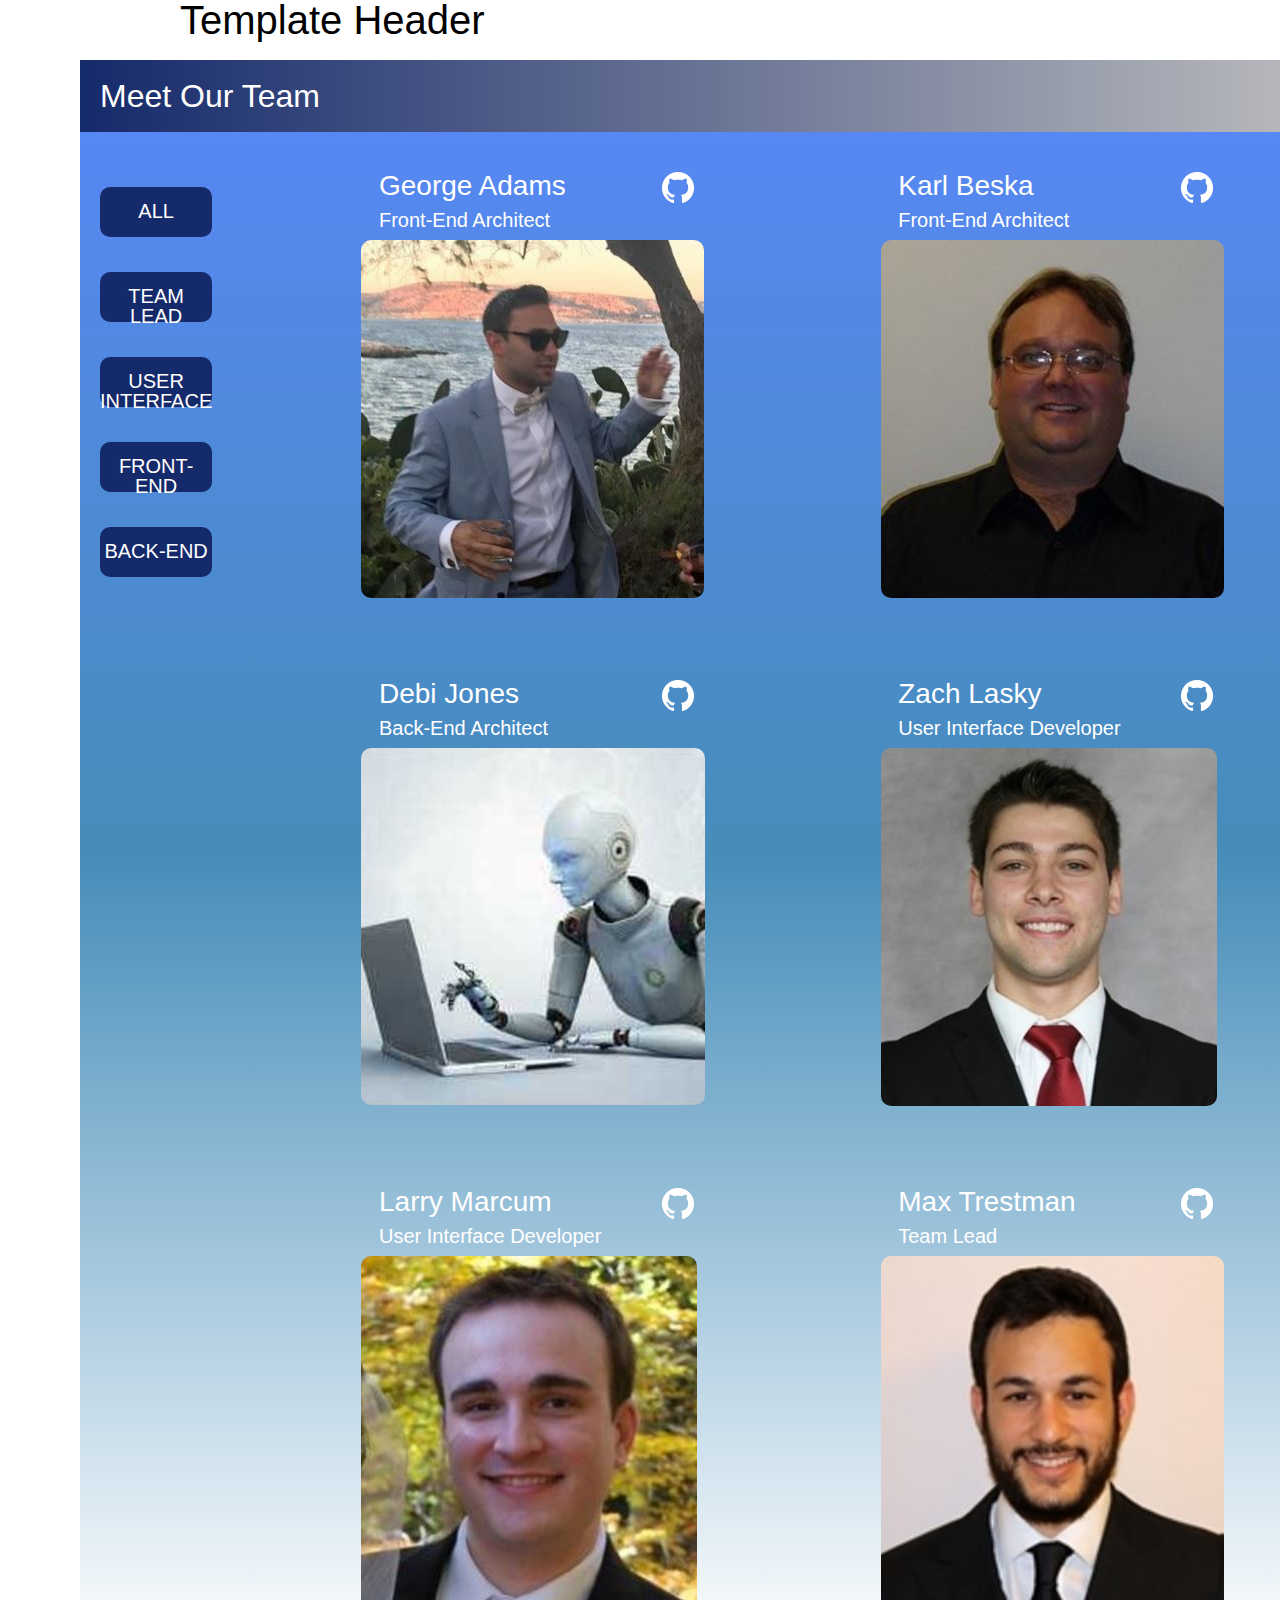
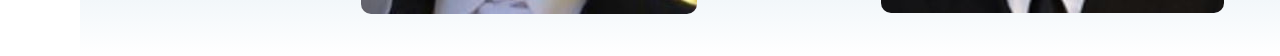
==== about.html @ 3a3db6bc "WIP: minor style tweaks on about.html" ====
<!DOCTYPE html>
<html>
  <head>
    <title>About Us</title>
    <link rel="icon" href="./img/logo.JPG" />
    <link rel="stylesheet" type="text/css" href="./css/index.css" />
    <!-- <script
      src="https://code.jquery.com/jquery-3.3.1.min.js"
      integrity="sha256-FgpCb/KJQlLNfOu91ta32o/NMZxltwRo8QtmkMRdAu8="
      crossorigin="anonymous"
    ></script> -->
    <!-- TODO: Add script references -->
    <script src="" async></script>
    <script src="" async></script>
  </head>

  <body>
    <!-- HEADER -->
    <header>
      <!-- TODO: Copy header from index.html-->
      <h1>Template Header</h1>
    </header>

    <!-- MAIN CONTENT-->
    <div class="container">
      <h2>Meet Our Team</h2>
      <!-- TABS COMPONENT-->
      <div class="team-info">
        <div class="scopes">
          <div data-tab="all" class="tab active-tab">ALL</div>
          <div data-tab="lead" class="tab">TEAM LEAD</div>
          <div data-tab="ui" class="tab">USER INTERFACE</div>
          <div data-tab="fe" class="tab">FRONT-END</div>
          <div data-tab="be" class="tab">BACK-END</div>
        </div>
        <!-- TEAM MEMBER CARDS-->
        <!-- TODO: Add images/links to cards-->
        <div class="team-cards">
          <div class="card" data-tab="fe">
            <div class="name-contain">
              <h3>George Adams</h3>
              <a href="https://github.com/gsadams2"
                ><img src="./img/github.png"
              /></a>
            </div>
            <h5>Front-End Architect</h5>
            <img src="./img/george.JPG" />
          </div>
          <div class="card" data-tab="fe">
            <div class="name-contain">
              <h3>Karl Beska</h3>
              <a href="https://github.com/karl2365"
                ><img src="./img/github.png"
              /></a>
            </div>
            <h5>Front-End Architect</h5>
            <img src="./img/karl.JPG" />
          </div>
          <div class="card" data-tab="be">
            <div class="name-contain">
              <h3>Debi Jones</h3>
              <a href="https://github.com/doc-jones"
                ><img src="./img/github.png"
              /></a>
            </div>
            <h5>Back-End Architect</h5>
            <img src="./img/doc.JPG" />
          </div>
          <div class="card" data-tab="ui">
            <div class="name-contain">
              <h3>Zach Lasky</h3>
              <a href="https://github.com/ZacharyLasky"
                ><img src="./img/github.png"
              /></a>
            </div>
            <h5>User Interface Developer</h5>
            <img src="./img/zach.JPG" />
          </div>
          <div class="card" data-tab="ui">
            <div class="name-contain">
              <h3>Larry Marcum</h3>
              <a href="https://github.com/lkmarcum"
                ><img src="./img/github.png"
              /></a>
            </div>
            <h5>User Interface Developer</h5>
            <img src="./img/larry.JPG" />
          </div>
          <div class="card" data-tab="lead">
            <div class="name-contain">
              <h3>Max Trestman</h3>
              <a href="https://github.com/mtrestman1"
                ><img src="./img/github.png"
              /></a>
            </div>
            <h5>Team Lead</h5>
            <img src="./img/max.JPG" />
          </div>
        </div>
      </div>
    </div>
  </body>
</html>
---- css/index.css ----
/* http://meyerweb.com/eric/tools/css/reset/ 
   v2.0 | 20110126
   License: none (public domain)
*/
html,
body,
div,
span,
applet,
object,
iframe,
h1,
h2,
h3,
h4,
h5,
h6,
p,
blockquote,
pre,
a,
abbr,
acronym,
address,
big,
cite,
code,
del,
dfn,
em,
img,
ins,
kbd,
q,
s,
samp,
small,
strike,
strong,
sub,
sup,
tt,
var,
b,
u,
i,
center,
dl,
dt,
dd,
ol,
ul,
li,
fieldset,
form,
label,
legend,
table,
caption,
tbody,
tfoot,
thead,
tr,
th,
td,
article,
aside,
canvas,
details,
embed,
figure,
figcaption,
footer,
header,
hgroup,
menu,
nav,
output,
ruby,
section,
summary,
time,
mark,
audio,
video {
  margin: 0;
  padding: 0;
  border: 0;
  font-size: 100%;
  font: inherit;
  vertical-align: baseline;
}
/* HTML5 display-role reset for older browsers */
article,
aside,
details,
figcaption,
figure,
footer,
header,
hgroup,
menu,
nav,
section {
  display: block;
}
body {
  line-height: 1;
}
ol,
ul {
  list-style: none;
}
blockquote,
q {
  quotes: none;
}
blockquote:before,
blockquote:after,
q:before,
q:after {
  content: "";
  content: none;
}
table {
  border-collapse: collapse;
  border-spacing: 0;
}
* {
  box-sizing: border-box;
}
html {
  font-size: 62.5%;
}
html,
body {
  font-family: "Tahoma", sans-serif;
  width: 100%;
  margin: 0 auto;
}
h1 {
  font-size: 4rem;
}
h2 {
  font-size: 3.2rem;
  padding-bottom: 10px;
}
h3 {
  font-size: 2.8rem;
  padding-bottom: 10px;
}
h4 {
  font-size: 2.5rem;
  padding-bottom: 10px;
}
h5 {
  font-size: 2rem;
  padding-bottom: 10px;
}
p {
  line-height: 1.5;
  font-size: 1.6rem;
  padding-bottom: 10px;
}
img {
  max-width: 100%;
  height: auto;
}
body {
  margin: 0 80px 0 80px;
}
.displayA {
  display: flex;
  justify-content: flex-end;
}
header {
  margin: 0 100px 20px 100px;
}
header .navbar {
  display: flex;
  flex-wrap: wrap;
  justify-content: space-around;
  align-items: center;
}
header .navbar img {
  width: 5%;
}
header .navbar h1 {
  width: 80%;
  color: #58b1e9;
  padding: 10px;
}
header .navbar .nav-button {
  width: 80px;
  height: 80px;
}
header a {
  text-decoration: none;
  color: gray;
  display: none;
  font-size: 3rem;
}
.top-content {
  text-align: center;
  display: flex;
  flex-direction: column;
  justify-content: space-evenly;
  margin-bottom: 20px;
  background-image: linear-gradient(#5887f9, #60c3ff, white);
  padding: 20px 20px 50px 20px;
  color: white;
}
.top-content h2 {
  padding: 10px;
}
.top-content p {
  padding: 10px;
}
.top-content img {
  margin: 10px;
  width: 40%;
  align-self: center;
  border-radius: 10px;
}
.for-mentors {
  display: flex;
  justify-content: space-evenly;
  width: 100%;
  height: 420px;
  margin-bottom: 20px;
  color: #1f1f1f;
}
.for-mentors .text-content {
  display: flex;
  flex-direction: column;
  justify-content: space-evenly;
  width: 40%;
}
.for-mentors .text-img {
  width: 40%;
  padding: 20px;
}
.for-mentors .text-img img {
  border-radius: 10px;
}
.for-mentees {
  display: flex;
  flex-direction: row-reverse;
  justify-content: space-evenly;
  width: 100%;
  height: 500px;
  margin-bottom: 10px;
  background-image: linear-gradient(white, #5887f9, #60c3ff);
  color: white;
  padding-top: 50px;
}
.for-mentees .text-content {
  display: flex;
  flex-direction: column;
  justify-content: space-evenly;
  width: 40%;
}
.for-mentees .text-img {
  width: 40%;
  padding: 20px;
}
.for-mentees .text-img img {
  border-radius: 10px;
}
.join-now {
  display: flex;
  flex-direction: column;
  justify-content: space-evenly;
  width: 30%;
  margin-left: 35%;
  margin-right: 35%;
  height: 100px;
  align-items: center;
  margin-top: 30px;
  margin-bottom: 50px;
  color: #1f1f1f;
}
.join-now button {
  width: 50%;
  background: #58b1e9;
  height: 50px;
  border: none;
  border-radius: 10px;
  font-size: 2.5rem;
  color: white;
}
.container {
  display: flex;
  flex-direction: column;
  justify-content: space-evenly;
  background-image: linear-gradient(#5887f9, #468db9, white);
  color: white;
}
.container h2 {
  padding: 20px;
  background-image: linear-gradient(to right, #152a6b, #c0c0c0);
}
.container .team-info {
  display: flex;
  flex-direction: row;
  justify-content: space-evenly;
}
.container .team-info .scopes {
  display: flex;
  flex-direction: column;
  justify-content: space-evenly;
  width: 20%;
  text-align: center;
  height: 500px;
  padding: 20px;
}
.container .team-info .scopes .tab {
  background: #152a6b;
  height: 50px;
  font-size: 2rem;
  padding-top: 14px;
  border-radius: 10px;
}
.container .team-cards {
  display: flex;
  flex-direction: row;
  flex-wrap: wrap;
  justify-content: space-evenly;
}
.container .team-cards .card {
  width: 350px;
  margin: 40px;
  animation: fadeIn 2s;
}
.container .team-cards .card .name-contain {
  display: flex;
  flex-direction: row;
  justify-content: space-between;
}
.container .team-cards .card .name-contain h3 {
  margin-left: 5%;
}
.container .team-cards .card .name-contain a {
  margin-right: 5%;
}
.container .team-cards .card h5 {
  margin-left: 5%;
}
.container .team-cards .card img {
  border-radius: 10px;
}
@keyframes fadeIn {
  0% {
    opacity: 0;
  }
  100% {
    opacity: 1;
  }
}
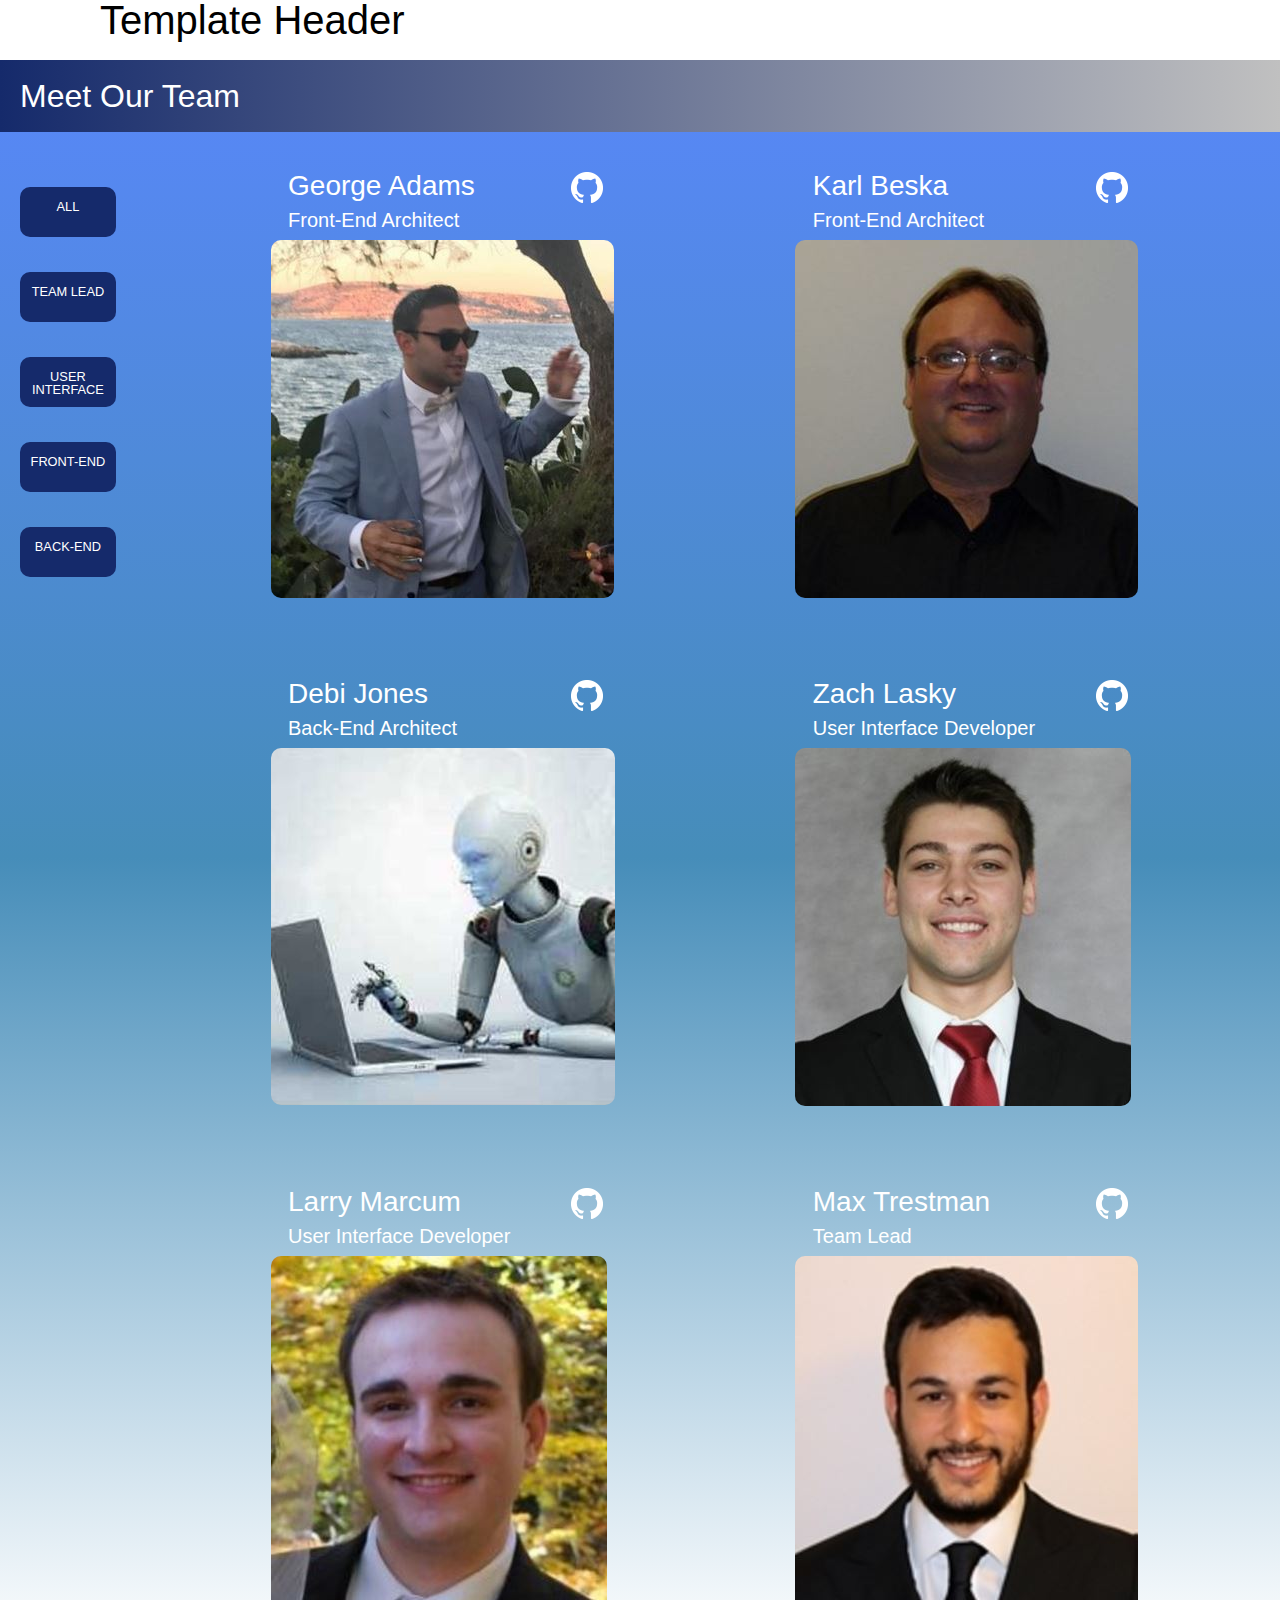
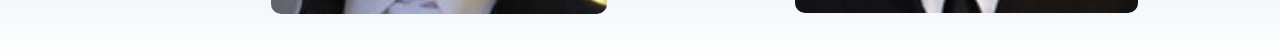
==== commit edf84c5c: "edited about.html body tag to avoid conflicts in css" ====
--- a/about.html
+++ b/about.html
@@ -14,7 +14,7 @@
     <script src="" async></script>
   </head>
 
-  <body>
+  <body class="about-body">
     <!-- HEADER -->
     <header>
       <!-- TODO: Copy header from index.html-->
--- a/css/index.css
+++ b/css/index.css
@@ -289,23 +289,37 @@
   font-size: 2.5rem;
   color: white;
 }
-.container {
+.about-body {
+  margin-left: 0;
+}
+.about-body .container {
   display: flex;
   flex-direction: column;
   justify-content: space-evenly;
   background-image: linear-gradient(#5887f9, #468db9, white);
   color: white;
 }
-.container h2 {
+@media (max-width: 800px) {
+  .about-body .container {
+    background-image: none;
+    background: #5887f9;
+  }
+}
+.about-body .container h2 {
   padding: 20px;
   background-image: linear-gradient(to right, #152a6b, #c0c0c0);
 }
-.container .team-info {
+.about-body .container .team-info {
   display: flex;
   flex-direction: row;
   justify-content: space-evenly;
 }
-.container .team-info .scopes {
+@media (max-width: 800px) {
+  .about-body .container .team-info {
+    flex-direction: column;
+  }
+}
+.about-body .container .team-info .scopes {
   display: flex;
   flex-direction: column;
   justify-content: space-evenly;
@@ -314,39 +328,83 @@
   height: 500px;
   padding: 20px;
 }
-.container .team-info .scopes .tab {
+@media (max-width: 800px) {
+  .about-body .container .team-info .scopes {
+    flex-direction: row;
+    flex-wrap: wrap;
+    width: 100%;
+    height: 250px;
+  }
+  .about-body .container .team-info .scopes :first-child {
+    order: 5;
+  }
+}
+@media (max-width: 500px) {
+  .about-body .container .team-info .scopes {
+    flex-direction: column;
+    width: 100%;
+    height: 350px;
+  }
+}
+.about-body .container .team-info .scopes .tab {
   background: #152a6b;
   height: 50px;
   font-size: 2rem;
   padding-top: 14px;
   border-radius: 10px;
-}
-.container .team-cards {
+  font-size: 1vw;
+}
+@media (max-width: 800px) {
+  .about-body .container .team-info .scopes .tab {
+    width: 40%;
+    font-size: 2rem;
+  }
+}
+@media (max-width: 500px) {
+  .about-body .container .team-info .scopes .tab {
+    width: 100%;
+    font-size: 2rem;
+  }
+}
+.about-body .container .team-cards {
   display: flex;
   flex-direction: row;
   flex-wrap: wrap;
   justify-content: space-evenly;
 }
-.container .team-cards .card {
+.about-body .container .team-cards .card {
   width: 350px;
   margin: 40px;
   animation: fadeIn 2s;
 }
-.container .team-cards .card .name-contain {
+@media (max-width: 800px) {
+  .about-body .container .team-cards .card {
+    width: 35%;
+  }
+}
+@media (max-width: 500px) {
+  .about-body .container .team-cards .card {
+    width: 350px;
+    margin: 10px;
+    padding-bottom: 30px;
+    border-bottom: 2px solid lightgray;
+  }
+}
+.about-body .container .team-cards .card .name-contain {
   display: flex;
   flex-direction: row;
   justify-content: space-between;
 }
-.container .team-cards .card .name-contain h3 {
+.about-body .container .team-cards .card .name-contain h3 {
   margin-left: 5%;
 }
-.container .team-cards .card .name-contain a {
+.about-body .container .team-cards .card .name-contain a {
   margin-right: 5%;
 }
-.container .team-cards .card h5 {
+.about-body .container .team-cards .card h5 {
   margin-left: 5%;
 }
-.container .team-cards .card img {
+.about-body .container .team-cards .card img {
   border-radius: 10px;
 }
 @keyframes fadeIn {
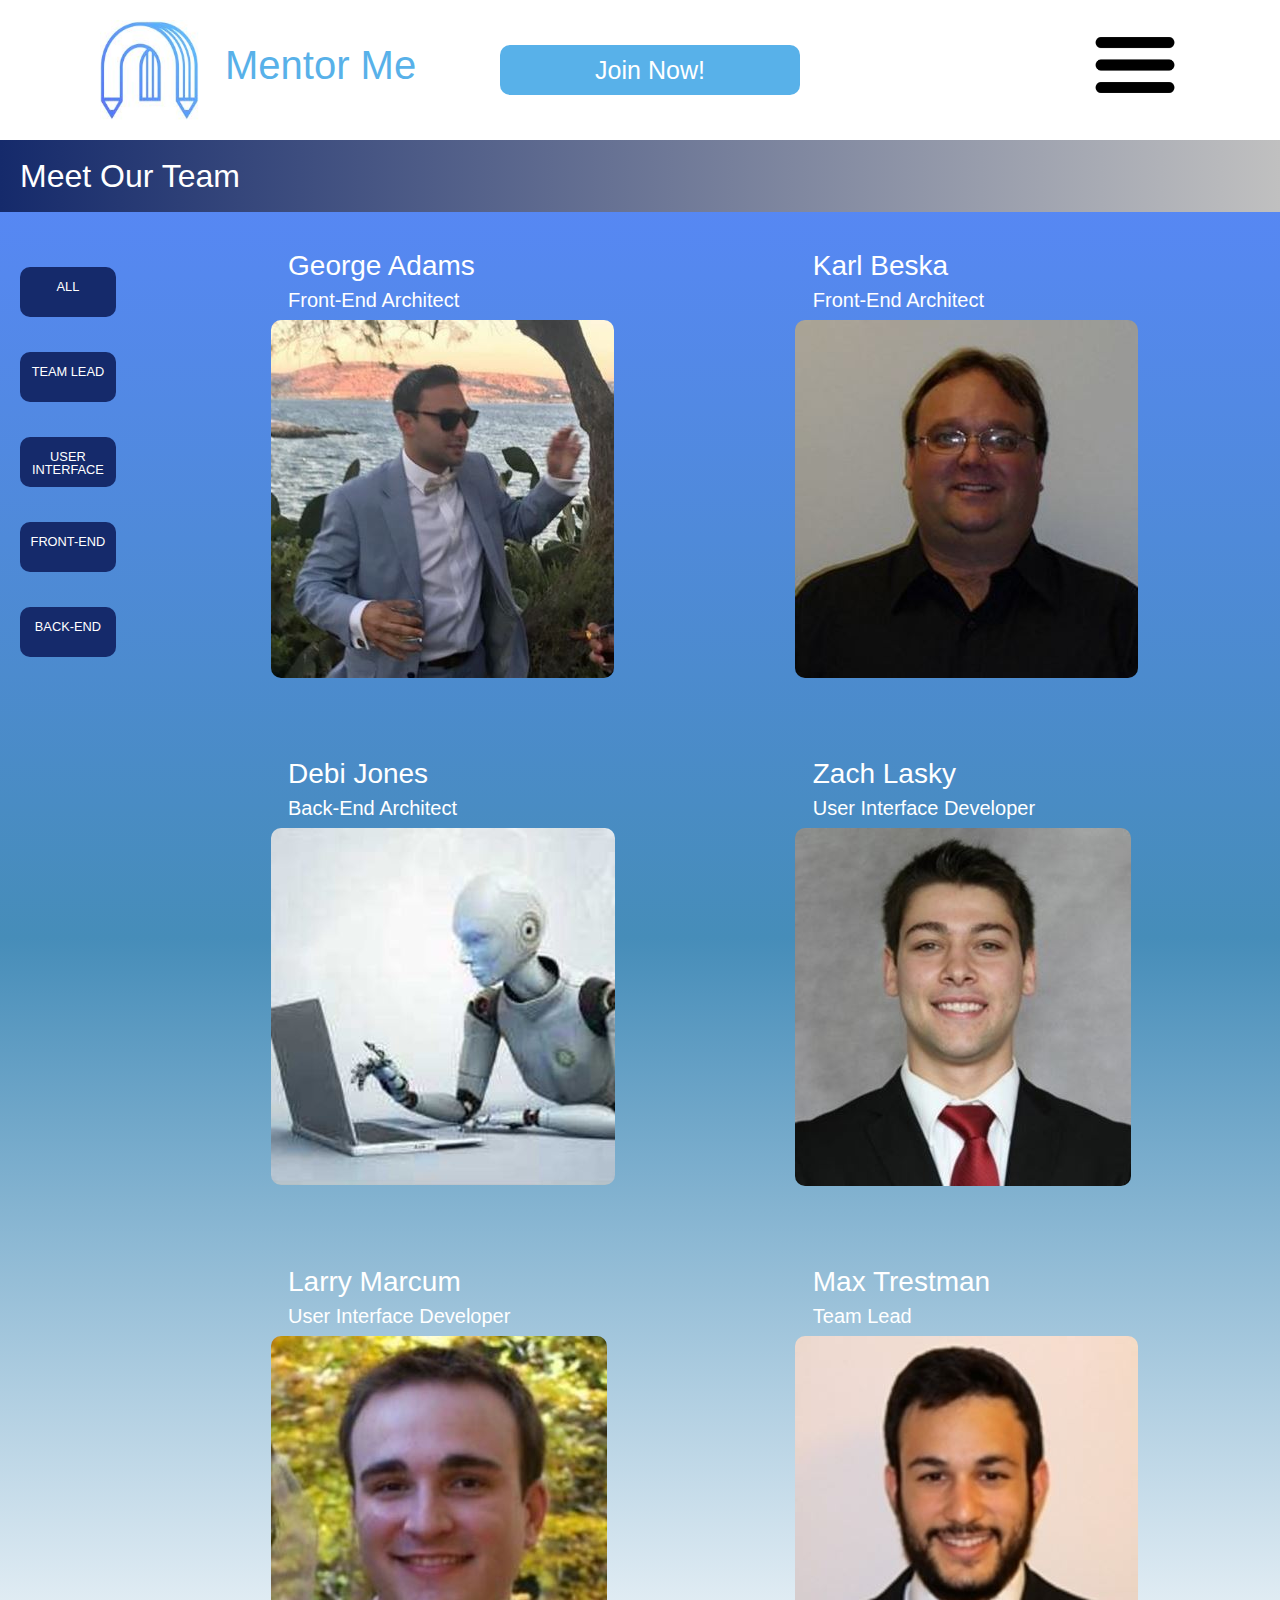
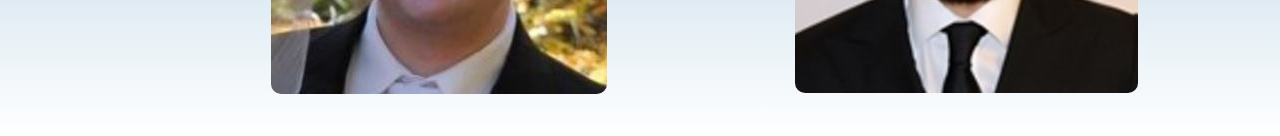
==== commit 31f8b0f8: "about page header added and aboutjs created" ====
--- a/about.html
+++ b/about.html
@@ -4,12 +4,6 @@
     <title>About Us</title>
     <link rel="icon" href="./img/logo.JPG" />
     <link rel="stylesheet" type="text/css" href="./css/index.css" />
-    <!-- <script
-      src="https://code.jquery.com/jquery-3.3.1.min.js"
-      integrity="sha256-FgpCb/KJQlLNfOu91ta32o/NMZxltwRo8QtmkMRdAu8="
-      crossorigin="anonymous"
-    ></script> -->
-    <!-- TODO: Add script references -->
     <script src="" async></script>
     <script src="" async></script>
   </head>
@@ -17,8 +11,17 @@
   <body class="about-body">
     <!-- HEADER -->
     <header>
-      <!-- TODO: Copy header from index.html-->
-      <h1>Template Header</h1>
+      <div class="navbar">
+        <img src="./img/logo.JPG" />
+        <h1>Mentor Me</h1>
+        <button class="action-button">Join Now!</button>
+      </div>
+  
+      <div class="nav">
+        <img class="nav-button" src="./img/hamburger.png" />
+        <a href="./index.html">Home</a>
+        <a href="./about.html">Meet the Team</a>
+      </div>
     </header>
 
     <!-- MAIN CONTENT-->
@@ -99,5 +102,7 @@
         </div>
       </div>
     </div>
+
+    <script src="js/about.js"></script>
   </body>
 </html>
--- a/css/index.css
+++ b/css/index.css
@@ -166,41 +166,93 @@
   max-width: 100%;
   height: auto;
 }
-body {
-  margin: 0 80px 0 80px;
-}
-.displayA {
-  display: flex;
-  justify-content: flex-end;
-}
 header {
-  margin: 0 100px 20px 100px;
+  margin: 20px 100px 20px 100px;
+  display: flex;
+  justify-content: space-between;
 }
 header .navbar {
   display: flex;
-  flex-wrap: wrap;
-  justify-content: space-around;
+  justify-content: space-between;
+}
+@media (max-width: 1024px) {
+  header .navbar {
+    justify-content: space-around;
+  }
+}
+header .navbar img {
+  width: 100px;
+  height: 100px;
+}
+header .navbar h1 {
+  width: 300px;
+  color: #58b1e9;
+  padding: 25px;
+}
+@media (max-width: 650px) {
+  header .navbar h1 {
+    width: 200px;
+  }
+}
+@media (max-width: 500px) {
+  header .navbar h1 {
+    display: none;
+  }
+}
+header .navbar button {
+  margin-top: 25px;
+  background: #58b1e9;
+  width: 300px;
+  height: 50px;
+  border: none;
+  border-radius: 10px;
+  font-size: 2.5rem;
+  color: white;
+}
+@media (max-width: 1024px) {
+  header .navbar button {
+    width: 100px;
+    height: 60px;
+  }
+}
+@media (max-width: 900px) {
+  header .navbar button {
+    display: none;
+  }
+}
+@media (max-width: 500px) {
+  header .navbar button {
+    display: none;
+  }
+}
+header .nav {
+  display: flex;
+  flex-direction: column;
   align-items: center;
 }
-header .navbar img {
-  width: 5%;
-}
-header .navbar h1 {
-  width: 80%;
-  color: #58b1e9;
-  padding: 10px;
-}
-header .navbar .nav-button {
-  width: 80px;
-  height: 80px;
-}
-header a {
+header .nav .nav-button {
+  width: 90px;
+  height: 90px;
+}
+a {
   text-decoration: none;
   color: gray;
+  font-size: 1.5rem;
   display: none;
-  font-size: 3rem;
+}
+.displayA {
+  display: flex;
+  border-top: 1px solid gray;
+  padding: 10px;
+  width: 100%;
+}
+.border {
+  border: 1px solid grey;
+  border-radius: 10px;
 }
 .top-content {
+  margin-left: 80px;
+  margin-right: 80px;
   text-align: center;
   display: flex;
   flex-direction: column;
@@ -210,6 +262,12 @@
   padding: 20px 20px 50px 20px;
   color: white;
 }
+@media (max-width: 500px) {
+  .top-content {
+    margin-left: 0px;
+    margin-right: 0px;
+  }
+}
 .top-content h2 {
   padding: 10px;
 }
@@ -218,9 +276,20 @@
 }
 .top-content img {
   margin: 10px;
-  width: 40%;
+  border: 1px solid lightblue;
+  width: 50%;
   align-self: center;
   border-radius: 10px;
+}
+@media (max-width: 1024px) {
+  .top-content img {
+    width: 80%;
+  }
+}
+@media (max-width: 500px) {
+  .top-content img {
+    width: 98%;
+  }
 }
 .for-mentors {
   display: flex;
@@ -230,18 +299,61 @@
   margin-bottom: 20px;
   color: #1f1f1f;
 }
+@media (max-width: 1024px) {
+  .for-mentors {
+    flex-direction: column;
+    align-items: center;
+    margin-top: 200px;
+  }
+}
+@media (max-width: 500px) {
+  .for-mentors {
+    flex-direction: column;
+    align-items: center;
+    margin-top: 40px;
+  }
+}
 .for-mentors .text-content {
   display: flex;
   flex-direction: column;
   justify-content: space-evenly;
   width: 40%;
+}
+@media (max-width: 1024px) {
+  .for-mentors .text-content {
+    width: 80%;
+    align-items: center;
+  }
+}
+@media (max-width: 500px) {
+  .for-mentors .text-content {
+    width: 98%;
+    align-items: center;
+  }
+}
+@media (max-width: 1024px) {
+  .for-mentors .text-content h3 {
+    font-size: 4rem;
+  }
 }
 .for-mentors .text-img {
   width: 40%;
   padding: 20px;
 }
+@media (max-width: 1024px) {
+  .for-mentors .text-img {
+    width: 98%;
+  }
+}
+@media (max-width: 500px) {
+  .for-mentors .text-img {
+    width: 98%;
+  }
+}
 .for-mentors .text-img img {
   border-radius: 10px;
+  border: 1px solid lightblue;
+  height: 350px;
 }
 .for-mentees {
   display: flex;
@@ -254,18 +366,63 @@
   color: white;
   padding-top: 50px;
 }
+@media (max-width: 1024px) {
+  .for-mentees {
+    margin-top: 200px;
+  }
+}
+@media (max-width: 500px) {
+  .for-mentees {
+    flex-direction: column;
+    align-items: center;
+    margin-top: 40px;
+  }
+}
+@media (min-width: 1300px) {
+  .for-mentees {
+    height: 600px;
+  }
+}
+@media (max-width: 500px) {
+  .for-mentees {
+    height: 700px;
+  }
+}
 .for-mentees .text-content {
   display: flex;
   flex-direction: column;
   justify-content: space-evenly;
   width: 40%;
+}
+@media (max-width: 500px) {
+  .for-mentees .text-content {
+    width: 98%;
+    align-items: center;
+  }
+}
+@media (max-width: 1024px) {
+  .for-mentees .text-content h3 {
+    font-size: 3.5rem;
+  }
 }
 .for-mentees .text-img {
   width: 40%;
   padding: 20px;
 }
+@media (max-width: 1024px) {
+  .for-mentees .text-img {
+    width: 50%;
+  }
+}
+@media (max-width: 500px) {
+  .for-mentees .text-img {
+    width: 98%;
+  }
+}
 .for-mentees .text-img img {
   border-radius: 10px;
+  border: 1px solid lightblue;
+  height: 350px;
 }
 .join-now {
   display: flex;
@@ -289,6 +446,13 @@
   font-size: 2.5rem;
   color: white;
 }
+@media (max-width: 1024px) {
+  .join-now button {
+    width: 400px;
+    height: 100px;
+    font-size: 3rem;
+  }
+}
 .about-body {
   margin-left: 0;
 }
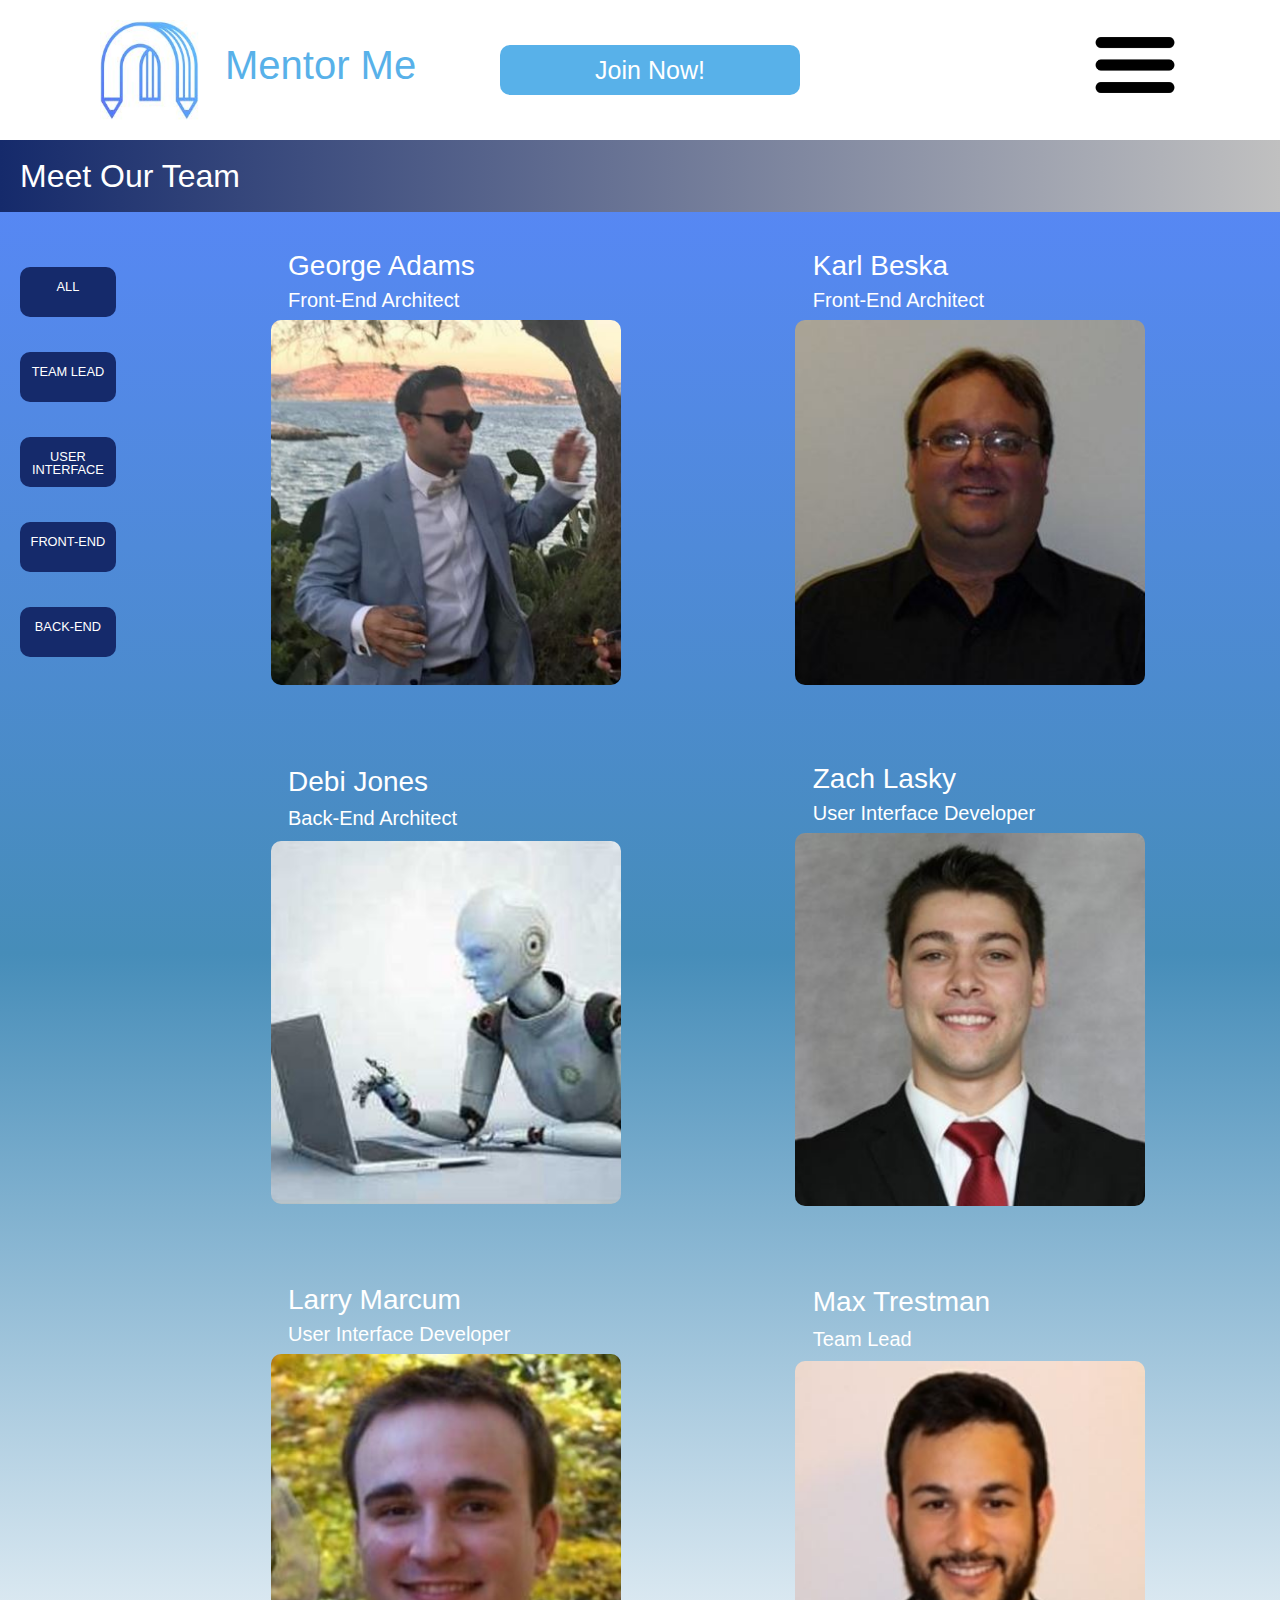
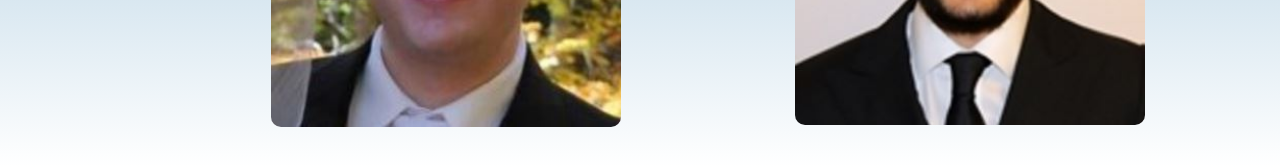
==== commit d8a7a6ab: "tab and card selector functional on about page" ====
--- a/about.html
+++ b/about.html
@@ -104,5 +104,6 @@
     </div>
 
     <script src="js/about.js"></script>
+    <script src="js/selectors.js"></script>
   </body>
 </html>
--- a/css/index.css
+++ b/css/index.css
@@ -355,6 +355,11 @@
   border: 1px solid lightblue;
   height: 350px;
 }
+@media (max-width: 1024px) {
+  .for-mentors .text-img img {
+    width: 98%;
+  }
+}
 .for-mentees {
   display: flex;
   flex-direction: row-reverse;
@@ -423,6 +428,11 @@
   border-radius: 10px;
   border: 1px solid lightblue;
   height: 350px;
+}
+@media (max-width: 700px) {
+  .for-mentees .text-img img {
+    width: 400px;
+  }
 }
 .join-now {
   display: flex;
@@ -437,6 +447,9 @@
   margin-bottom: 50px;
   color: #1f1f1f;
 }
+.join-now h4 {
+  width: 300px;
+}
 .join-now button {
   width: 50%;
   background: #58b1e9;
@@ -540,6 +553,9 @@
   width: 350px;
   margin: 40px;
   animation: fadeIn 2s;
+  display: flex;
+  flex-direction: column;
+  justify-content: space-evenly;
 }
 @media (max-width: 800px) {
   .about-body .container .team-cards .card {
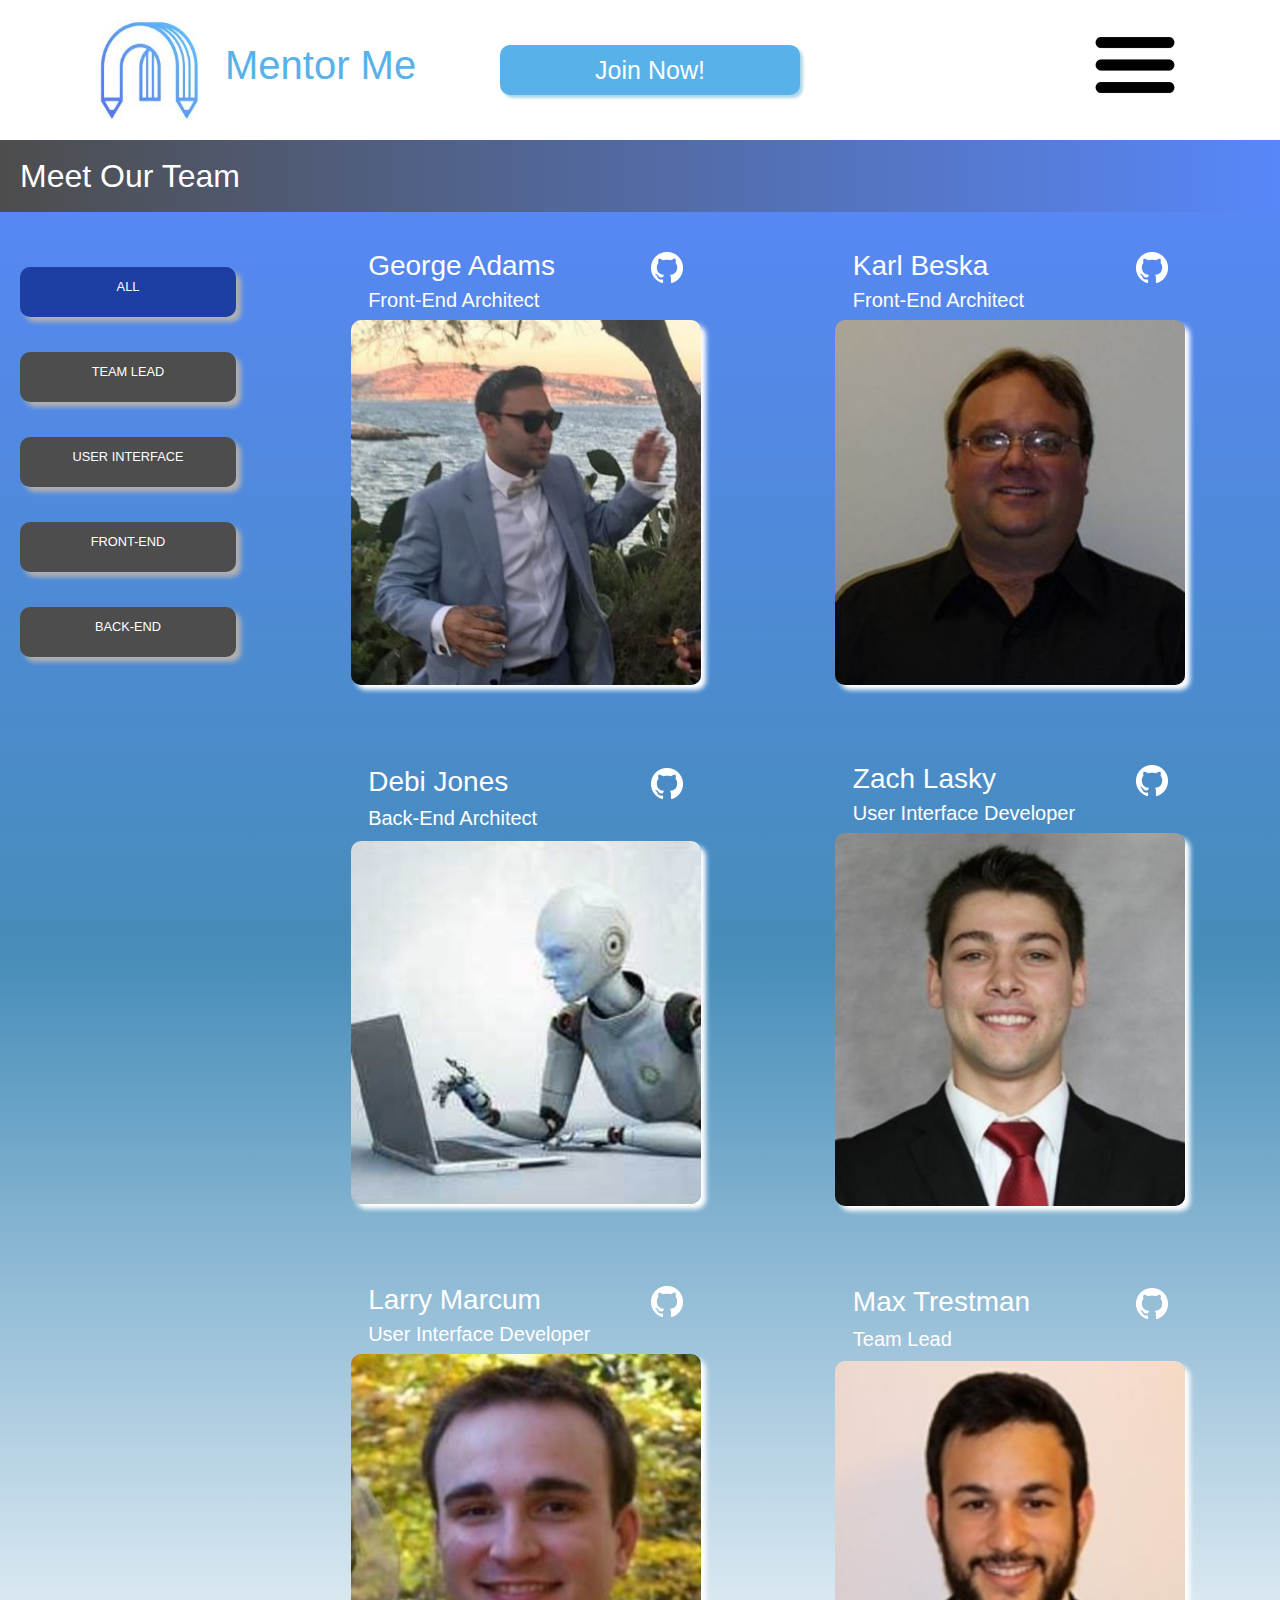
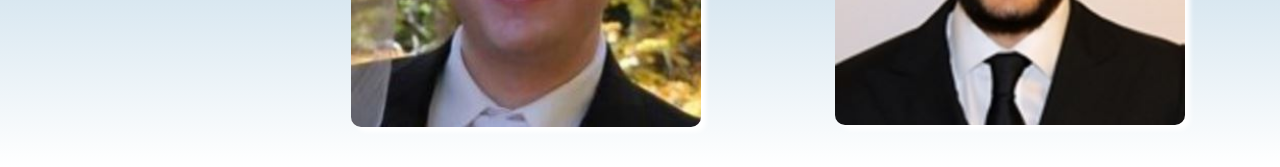
==== commit 4442fe67: "fixed shadow bug on about.html" ====
--- a/about.html
+++ b/about.html
@@ -16,7 +16,7 @@
         <h1>Mentor Me</h1>
         <button class="action-button">Join Now!</button>
       </div>
-  
+
       <div class="nav">
         <img class="nav-button" src="./img/hamburger.png" />
         <a href="./index.html">Home</a>
@@ -43,7 +43,7 @@
             <div class="name-contain">
               <h3>George Adams</h3>
               <a href="https://github.com/gsadams2"
-                ><img src="./img/github.png"
+                ><img class="git" src="./img/github.png"
               /></a>
             </div>
             <h5>Front-End Architect</h5>
@@ -53,7 +53,7 @@
             <div class="name-contain">
               <h3>Karl Beska</h3>
               <a href="https://github.com/karl2365"
-                ><img src="./img/github.png"
+                ><img class="git" src="./img/github.png"
               /></a>
             </div>
             <h5>Front-End Architect</h5>
@@ -63,7 +63,7 @@
             <div class="name-contain">
               <h3>Debi Jones</h3>
               <a href="https://github.com/doc-jones"
-                ><img src="./img/github.png"
+                ><img class="git" src="./img/github.png"
               /></a>
             </div>
             <h5>Back-End Architect</h5>
@@ -73,7 +73,7 @@
             <div class="name-contain">
               <h3>Zach Lasky</h3>
               <a href="https://github.com/ZacharyLasky"
-                ><img src="./img/github.png"
+                ><img class="git" src="./img/github.png"
               /></a>
             </div>
             <h5>User Interface Developer</h5>
@@ -83,7 +83,7 @@
             <div class="name-contain">
               <h3>Larry Marcum</h3>
               <a href="https://github.com/lkmarcum"
-                ><img src="./img/github.png"
+                ><img class="git" src="./img/github.png"
               /></a>
             </div>
             <h5>User Interface Developer</h5>
@@ -93,7 +93,7 @@
             <div class="name-contain">
               <h3>Max Trestman</h3>
               <a href="https://github.com/mtrestman1"
-                ><img src="./img/github.png"
+                ><img class="git" src="./img/github.png"
               /></a>
             </div>
             <h5>Team Lead</h5>
--- a/css/index.css
+++ b/css/index.css
@@ -208,6 +208,11 @@
   border-radius: 10px;
   font-size: 2.5rem;
   color: white;
+  box-shadow: 3px 3px 3px lightblue;
+}
+header .navbar button:hover {
+  cursor: pointer;
+  transform: scale(1.1);
 }
 @media (max-width: 1024px) {
   header .navbar button {
@@ -230,21 +235,24 @@
   flex-direction: column;
   align-items: center;
 }
-header .nav .nav-button {
-  width: 90px;
-  height: 90px;
-}
-a {
+header .nav a {
   text-decoration: none;
   color: gray;
   font-size: 1.5rem;
   display: none;
 }
-.displayA {
+header .nav .displayA {
   display: flex;
   border-top: 1px solid gray;
   padding: 10px;
   width: 100%;
+}
+header .nav .nav-button {
+  width: 90px;
+  height: 90px;
+}
+header .nav .nav-button:hover {
+  transform: scale(1.1);
 }
 .border {
   border: 1px solid grey;
@@ -280,6 +288,7 @@
   width: 50%;
   align-self: center;
   border-radius: 10px;
+  box-shadow: 4px 4px 4px white;
 }
 @media (max-width: 1024px) {
   .top-content img {
@@ -350,10 +359,19 @@
     width: 98%;
   }
 }
+.for-mentors .text-img .img-moving {
+  animation: fadeIn 2s;
+}
 .for-mentors .text-img img {
   border-radius: 10px;
   border: 1px solid lightblue;
   height: 350px;
+}
+@media (min-width: 1300px) {
+  .for-mentors .text-img img {
+    width: 100%;
+    height: 400p;
+  }
 }
 @media (max-width: 1024px) {
   .for-mentors .text-img img {
@@ -399,6 +417,11 @@
   justify-content: space-evenly;
   width: 40%;
 }
+@media (max-width: 700px) {
+  .for-mentees .text-content {
+    width: 50%;
+  }
+}
 @media (max-width: 500px) {
   .for-mentees .text-content {
     width: 98%;
@@ -419,6 +442,11 @@
     width: 50%;
   }
 }
+@media (max-width: 700px) {
+  .for-mentees .text-img {
+    width: 80%;
+  }
+}
 @media (max-width: 500px) {
   .for-mentees .text-img {
     width: 98%;
@@ -427,11 +455,18 @@
 .for-mentees .text-img img {
   border-radius: 10px;
   border: 1px solid lightblue;
-  height: 350px;
+  box-shadow: 4px 4px 4px white;
+}
+@media (min-width: 1300px) {
+  .for-mentees .text-img img {
+    width: 100%;
+    height: 90%;
+  }
 }
 @media (max-width: 700px) {
   .for-mentees .text-img img {
-    width: 400px;
+    width: 95%;
+    height: 80%;
   }
 }
 .join-now {
@@ -458,6 +493,11 @@
   border-radius: 10px;
   font-size: 2.5rem;
   color: white;
+  box-shadow: 3px 3px 3px lightblue;
+}
+.join-now button:hover {
+  cursor: pointer;
+  transform: scale(1.1);
 }
 @media (max-width: 1024px) {
   .join-now button {
@@ -484,7 +524,7 @@
 }
 .about-body .container h2 {
   padding: 20px;
-  background-image: linear-gradient(to right, #152a6b, #c0c0c0);
+  background-image: linear-gradient(to right, #4d4d4d, #5887f9);
 }
 .about-body .container .team-info {
   display: flex;
@@ -524,12 +564,16 @@
   }
 }
 .about-body .container .team-info .scopes .tab {
-  background: #152a6b;
+  background: #4d4d4d;
   height: 50px;
   font-size: 2rem;
   padding-top: 14px;
   border-radius: 10px;
   font-size: 1vw;
+  box-shadow: 5px 5px 5px #b1b1b1;
+}
+.about-body .container .team-info .scopes .tab:hover {
+  cursor: pointer;
 }
 @media (max-width: 800px) {
   .about-body .container .team-info .scopes .tab {
@@ -543,11 +587,20 @@
     font-size: 2rem;
   }
 }
+.about-body .container .team-info .scopes .active-tab {
+  background: #1d3ea3;
+}
 .about-body .container .team-cards {
   display: flex;
   flex-direction: row;
   flex-wrap: wrap;
   justify-content: space-evenly;
+  width: 80%;
+}
+@media (max-width: 800px) {
+  .about-body .container .team-cards {
+    width: 100%;
+  }
 }
 .about-body .container .team-cards .card {
   width: 350px;
@@ -581,11 +634,15 @@
 .about-body .container .team-cards .card .name-contain a {
   margin-right: 5%;
 }
+.about-body .container .team-cards .card .name-contain a .git {
+  box-shadow: none;
+}
 .about-body .container .team-cards .card h5 {
   margin-left: 5%;
 }
 .about-body .container .team-cards .card img {
   border-radius: 10px;
+  box-shadow: 5px 5px 5px white;
 }
 @keyframes fadeIn {
   0% {
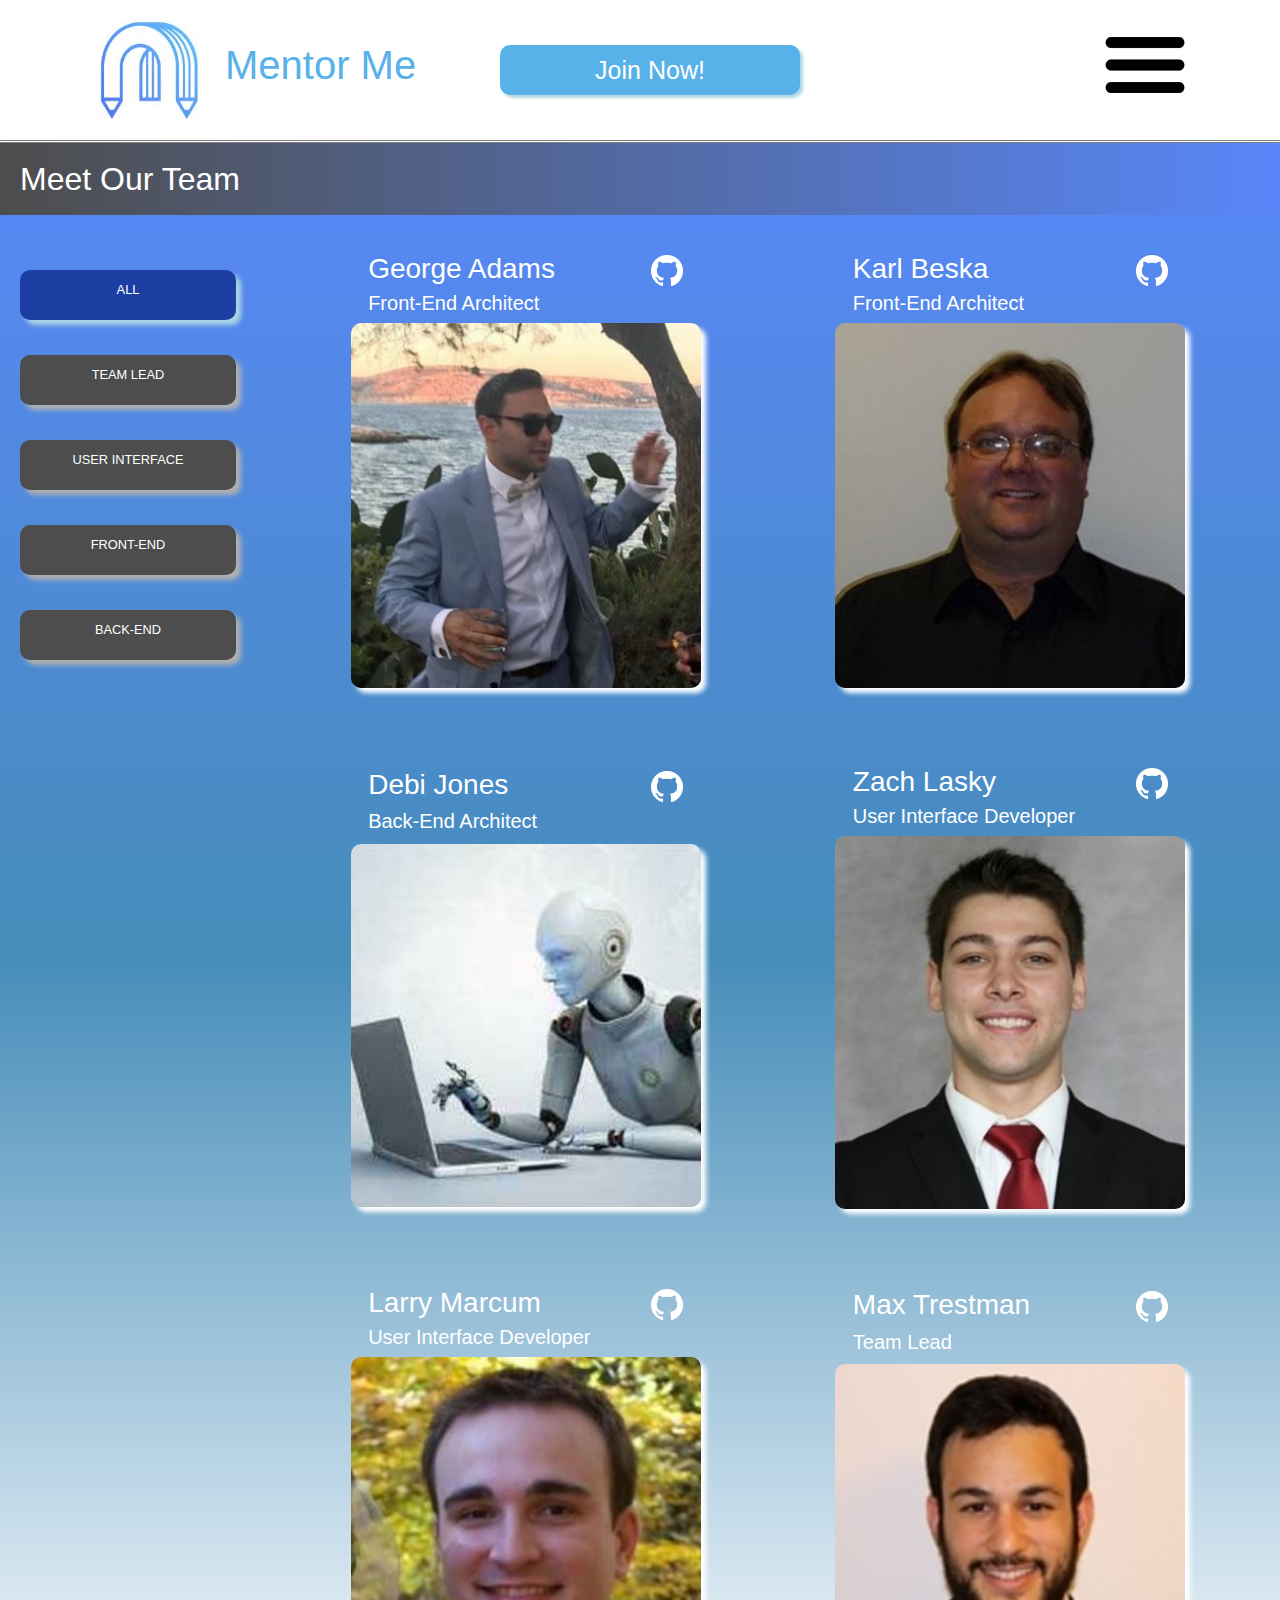
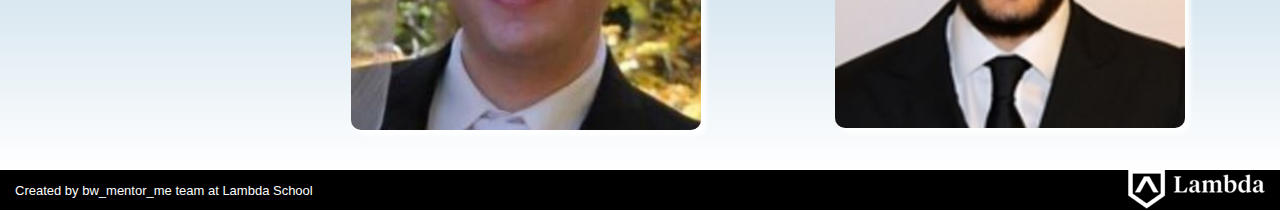
==== commit c45c288d: "multiple style changes" ====
--- a/about.html
+++ b/about.html
@@ -12,8 +12,8 @@
     <!-- HEADER -->
     <header>
       <div class="navbar">
-        <img src="./img/logo.JPG" />
-        <h1>Mentor Me</h1>
+        <img onclick="goHome()" src="./img/logo.JPG" />
+        <h1 onclick="goHome()">Mentor Me</h1>
         <button class="action-button">Join Now!</button>
       </div>
 
@@ -102,7 +102,15 @@
         </div>
       </div>
     </div>
+    <footer>
+      <div class="mm">
+        <h1>Created by bw_mentor_me team at Lambda School</h1>
+      </div>
 
+      <div class="lambdaLogo">
+        <img src="./img/lambda.png" />
+      </div>
+    </footer>
     <script src="js/about.js"></script>
     <script src="js/selectors.js"></script>
   </body>
--- a/css/index.css
+++ b/css/index.css
@@ -234,6 +234,8 @@
   display: flex;
   flex-direction: column;
   align-items: center;
+  position: absolute;
+  right: 90px;
 }
 header .nav a {
   text-decoration: none;
@@ -246,6 +248,7 @@
   border-top: 1px solid gray;
   padding: 10px;
   width: 100%;
+  background: white;
 }
 header .nav .nav-button {
   width: 90px;
@@ -259,6 +262,7 @@
   border-radius: 10px;
 }
 .top-content {
+  border-top: 3px double grey;
   margin-left: 80px;
   margin-right: 80px;
   text-align: center;
@@ -340,9 +344,20 @@
     align-items: center;
   }
 }
+.for-mentors .text-content h3 {
+  font-size: 5rem;
+}
 @media (max-width: 1024px) {
   .for-mentors .text-content h3 {
-    font-size: 4rem;
+    font-size: 3rem;
+  }
+}
+.for-mentors .text-content p {
+  font-size: 3rem;
+}
+@media (max-width: 700px) {
+  .for-mentors .text-content p {
+    font-size: 1.6rem;
   }
 }
 .for-mentors .text-img {
@@ -379,6 +394,7 @@
   }
 }
 .for-mentees {
+  border-bottom: 3px double grey;
   display: flex;
   flex-direction: row-reverse;
   justify-content: space-evenly;
@@ -428,9 +444,20 @@
     align-items: center;
   }
 }
+.for-mentees .text-content h3 {
+  font-size: 5rem;
+}
 @media (max-width: 1024px) {
   .for-mentees .text-content h3 {
     font-size: 3.5rem;
+  }
+}
+.for-mentees .text-content p {
+  font-size: 3rem;
+}
+@media (max-width: 700px) {
+  .for-mentees .text-content p {
+    font-size: 1.6rem;
   }
 }
 .for-mentees .text-img {
@@ -506,10 +533,29 @@
     font-size: 3rem;
   }
 }
+footer {
+  display: flex;
+  justify-content: space-between;
+  background: black;
+  color: white;
+  height: 40px;
+  width: 100%;
+  align-items: center;
+}
+footer .mm {
+  margin-left: 15px;
+}
+footer .mm h1 {
+  font-size: 130%;
+}
+footer .lambdaLogo {
+  margin-right: 15px;
+}
 .about-body {
   margin-left: 0;
 }
 .about-body .container {
+  border-top: 3px double grey;
   display: flex;
   flex-direction: column;
   justify-content: space-evenly;
@@ -574,6 +620,7 @@
 }
 .about-body .container .team-info .scopes .tab:hover {
   cursor: pointer;
+  transform: scale(1.05);
 }
 @media (max-width: 800px) {
   .about-body .container .team-info .scopes .tab {
@@ -589,6 +636,7 @@
 }
 .about-body .container .team-info .scopes .active-tab {
   background: #1d3ea3;
+  box-shadow: 5px 5px 5px lightblue;
 }
 .about-body .container .team-cards {
   display: flex;
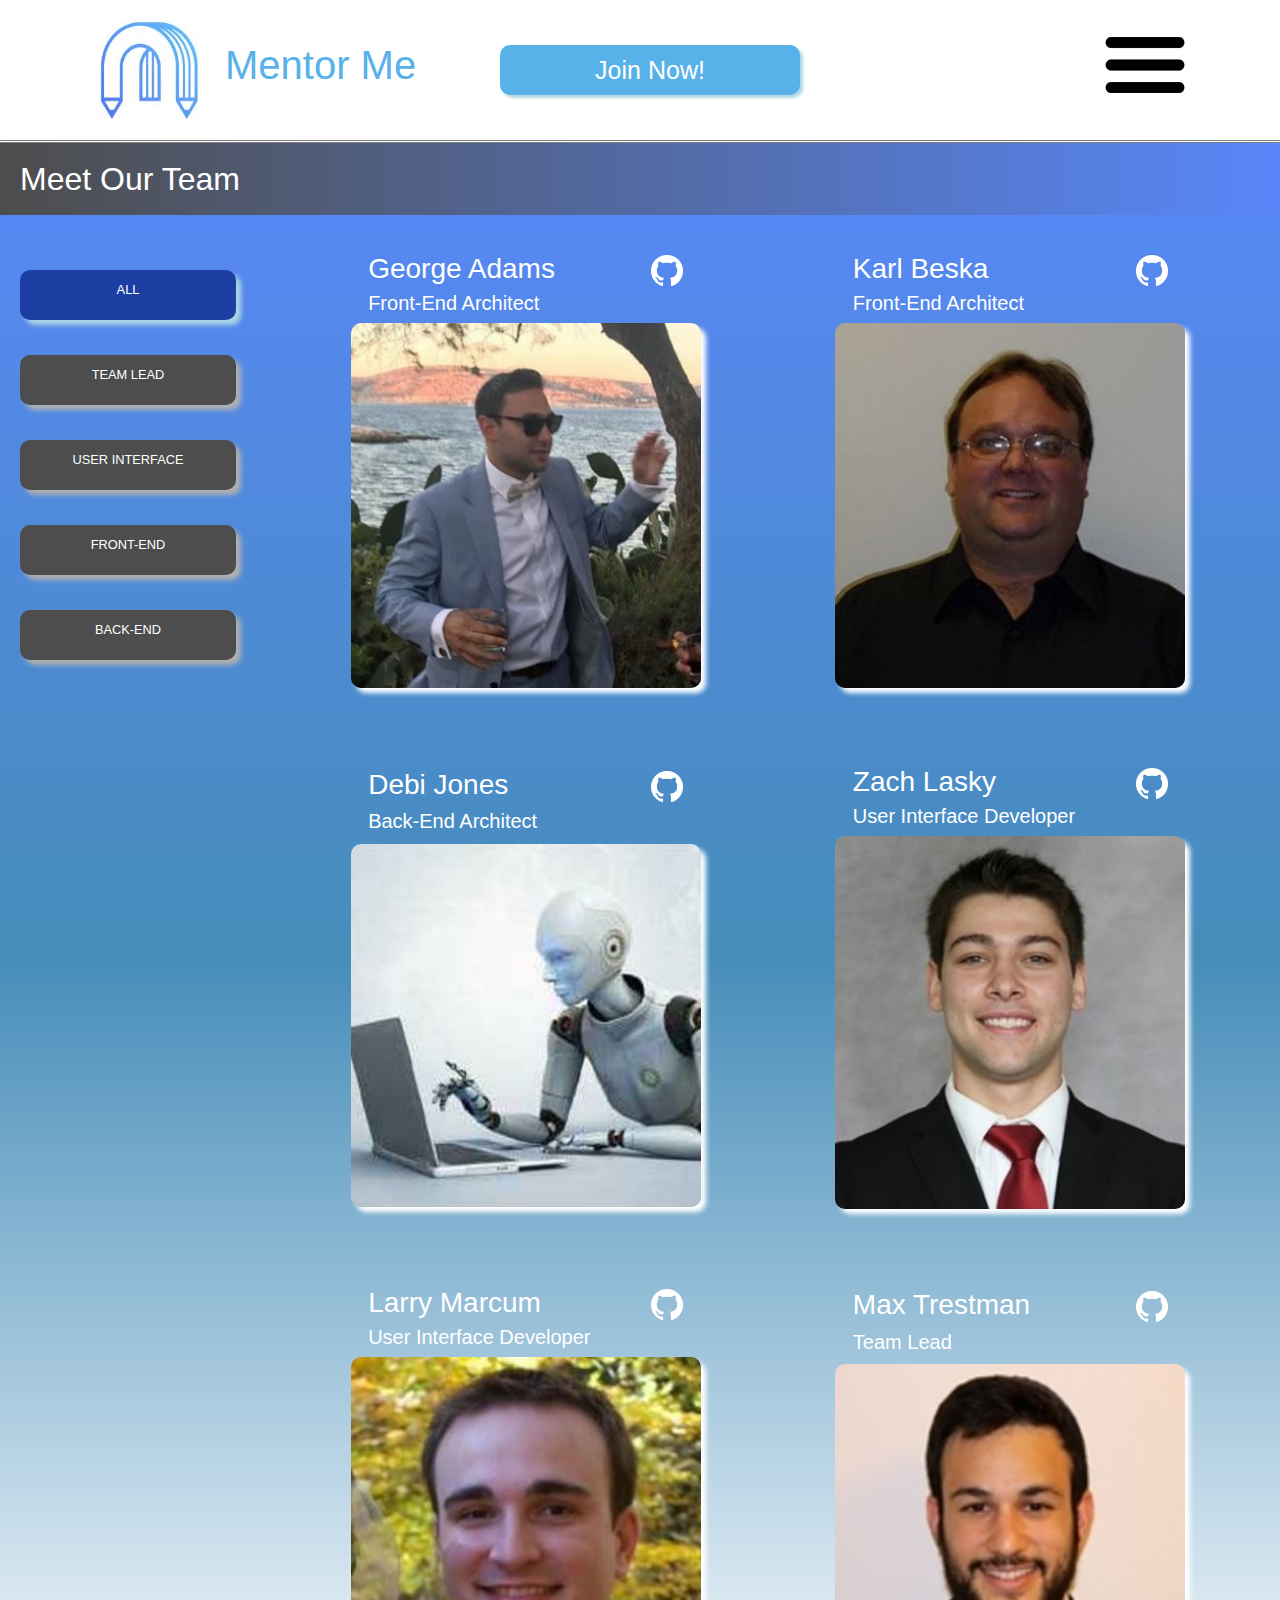
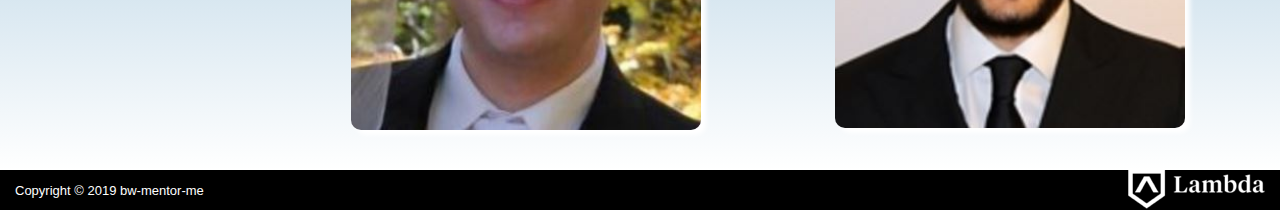
==== commit f83a7c58: "updated copyright info in footer" ====
--- a/about.html
+++ b/about.html
@@ -104,7 +104,7 @@
     </div>
     <footer>
       <div class="mm">
-        <h1>Created by bw_mentor_me team at Lambda School</h1>
+        <h1>Copyright &copy 2019 bw-mentor-me</h1>
       </div>
 
       <div class="lambdaLogo">
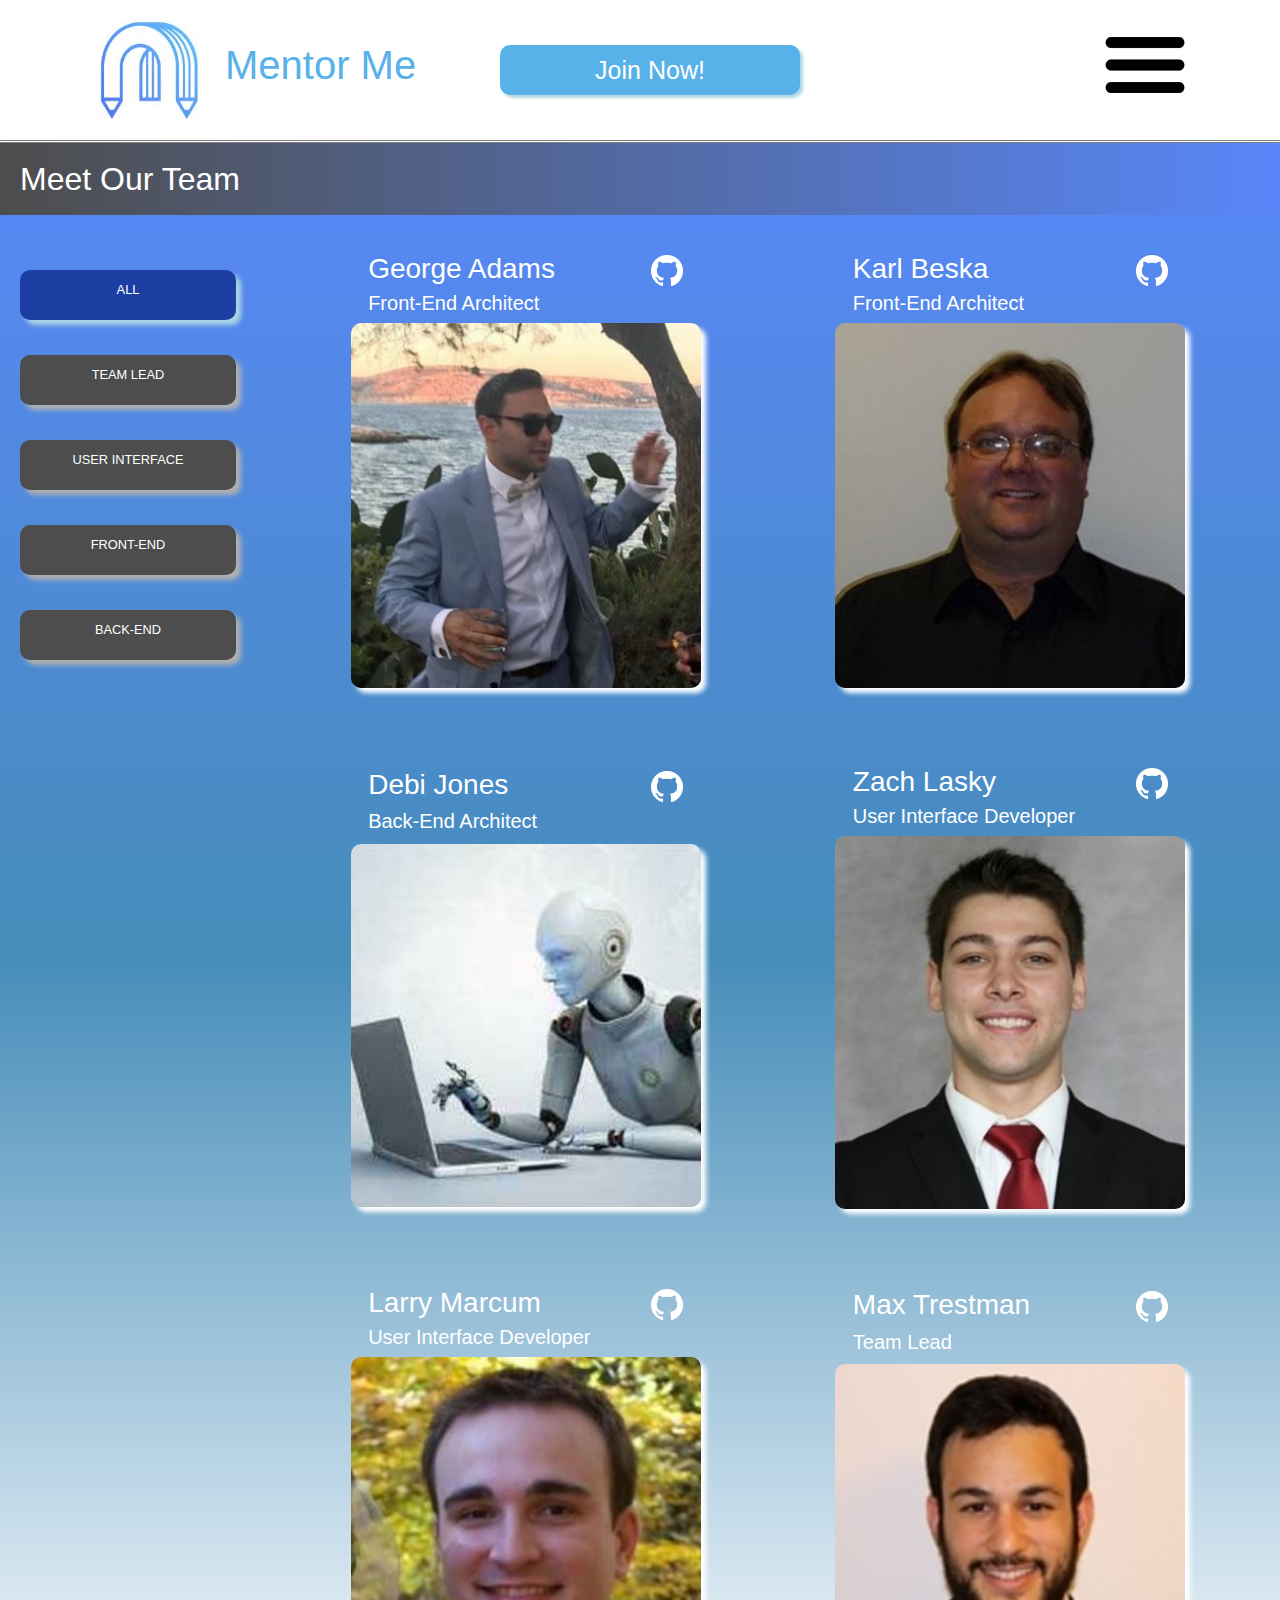
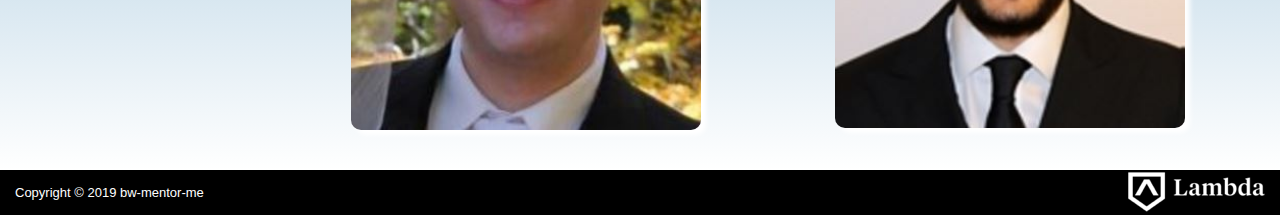
==== commit 431f404d: "added pointer style changes" ====
--- a/about.html
+++ b/about.html
@@ -108,7 +108,7 @@
       </div>
 
       <div class="lambdaLogo">
-        <img src="./img/lambda.png" />
+        <a href="https://lambdaschool.com/"><img src="./img/lambda.png"/></a>
       </div>
     </footer>
     <script src="js/about.js"></script>
--- a/css/index.css
+++ b/css/index.css
@@ -184,10 +184,16 @@
   width: 100px;
   height: 100px;
 }
+header .navbar img:hover {
+  cursor: pointer;
+}
 header .navbar h1 {
   width: 300px;
   color: #58b1e9;
   padding: 25px;
+}
+header .navbar h1:hover {
+  cursor: pointer;
 }
 @media (max-width: 650px) {
   header .navbar h1 {
@@ -538,7 +544,7 @@
   justify-content: space-between;
   background: black;
   color: white;
-  height: 40px;
+  height: 45px;
   width: 100%;
   align-items: center;
 }
